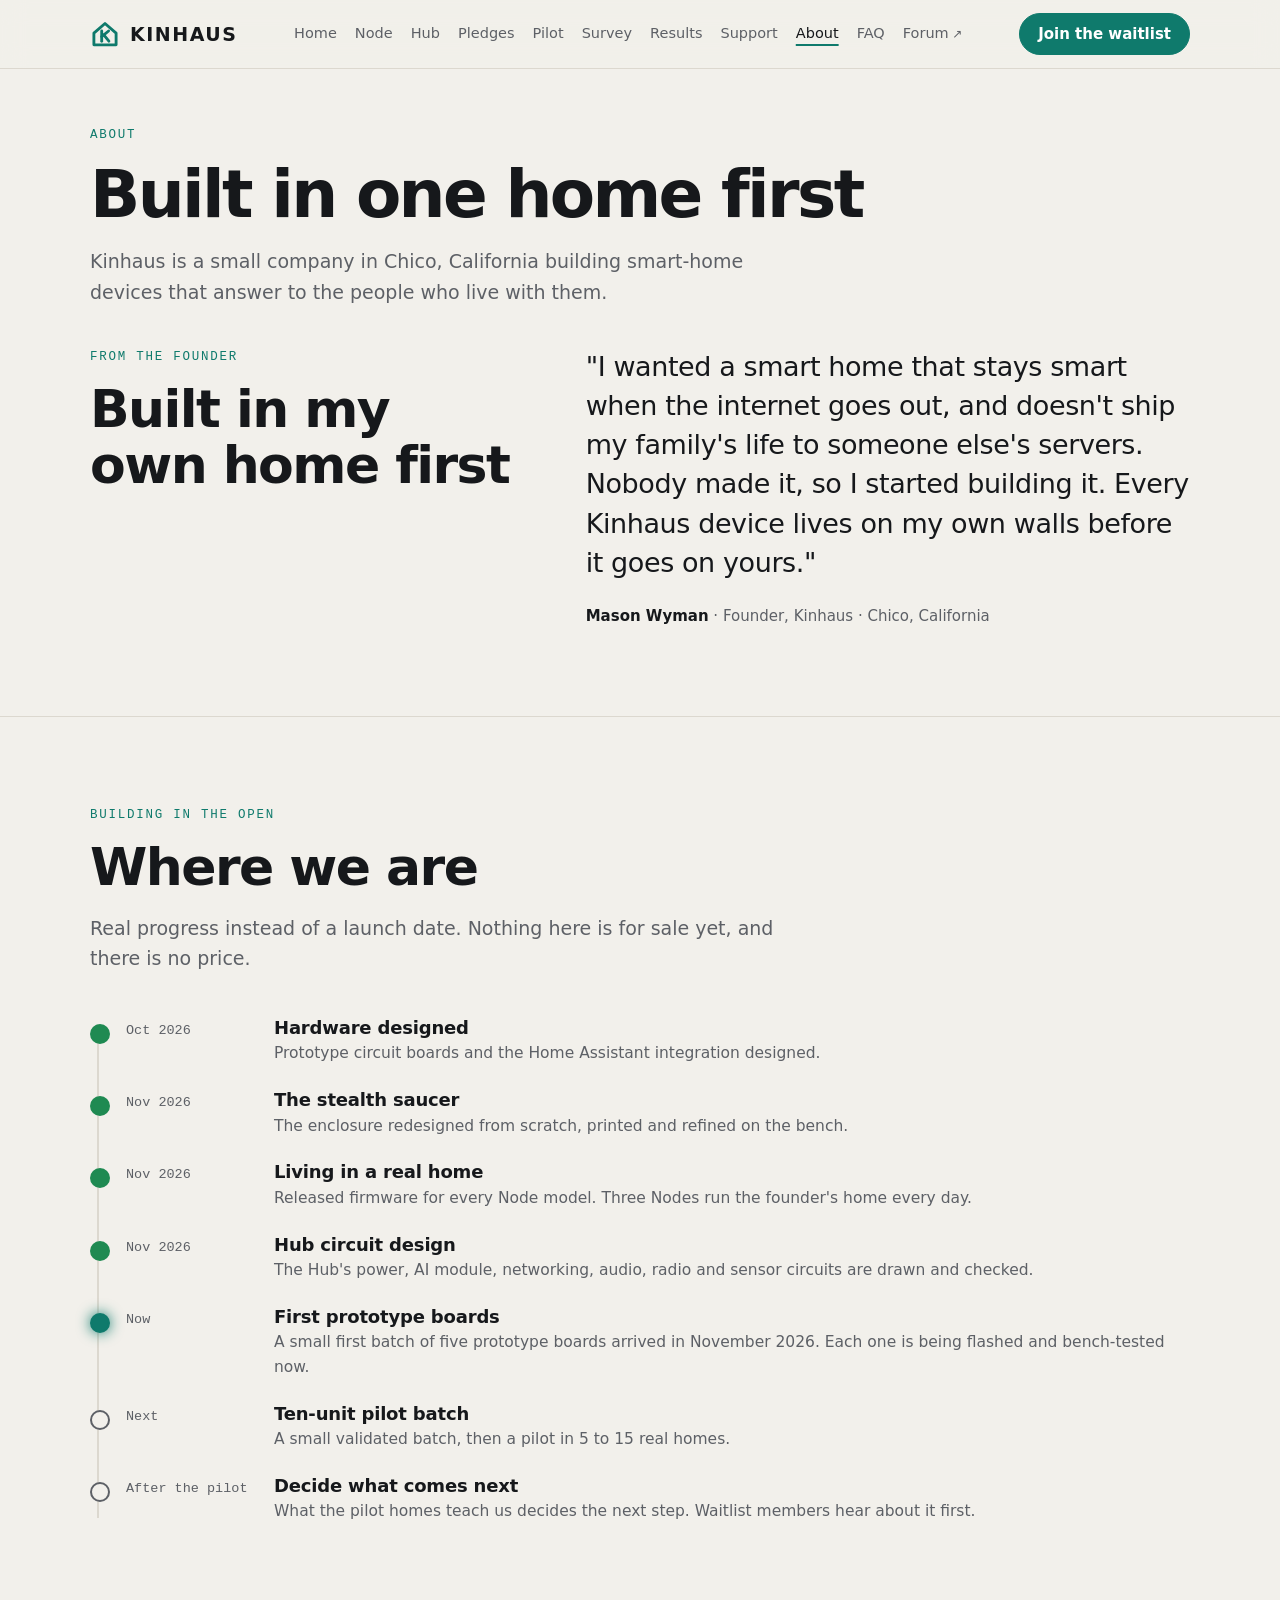
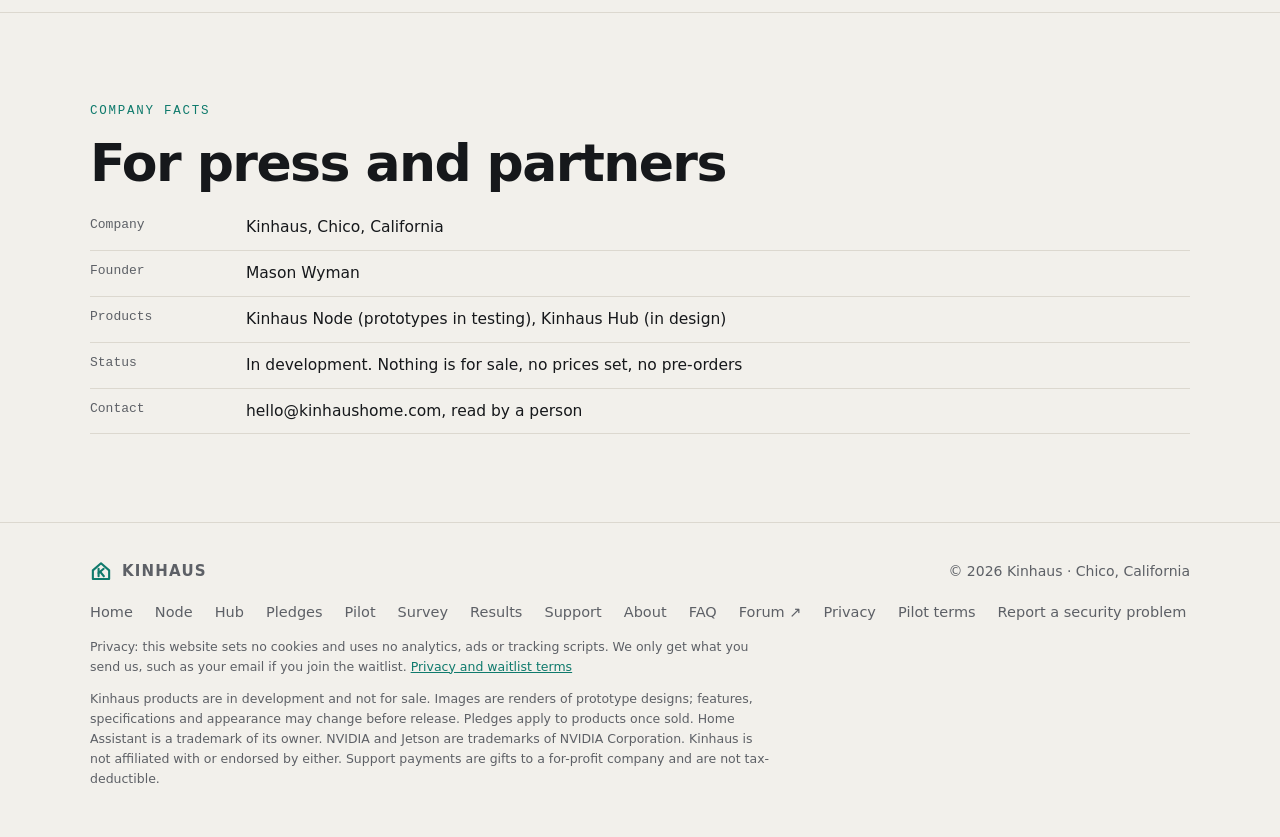
==== about.html @ 1997655f "[Claude] Site v5: multi-page site with full navigation (Node, Hub, Pledges, Pilot, Survey, open Resu" ====
<!doctype html>
<html lang="en">
<head>
<meta charset="utf-8">
<meta name="viewport" content="width=device-width, initial-scale=1, viewport-fit=cover">
<meta http-equiv="Content-Security-Policy" content="default-src 'none'; img-src 'self' data:; style-src 'self' 'unsafe-inline' https://fonts.googleapis.com; font-src https://fonts.gstatic.com; script-src 'self'; base-uri 'none'; form-action 'self'; connect-src 'self'; object-src 'none'; upgrade-insecure-requests">
<meta name="referrer" content="no-referrer">
<title>About · Kinhaus</title>
<meta name="description" content="About Kinhaus: a small company in Chico, California building local-first smart-home devices, and where the build stands today.">
<meta name="theme-color" content="#121315">
<link rel="icon" href="data:image/svg+xml,%3Csvg xmlns='http://www.w3.org/2000/svg' viewBox='0 0 100 100'%3E%3Crect width='100' height='100' rx='22' fill='%23121315'/%3E%3Cg fill='none' stroke='%232bb3a0' stroke-width='9.5' stroke-linecap='round' stroke-linejoin='round'%3E%3Cpath d='M13 47 L50 15 L87 47 V86 H13 Z'/%3E%3Cpath d='M39 40 V74'/%3E%3Cpath d='M39 59 L62 40'/%3E%3Cpath d='M46 53 L63 74'/%3E%3C/g%3E%3C/svg%3E">
<link rel="canonical" href="https://kinhaushome.com/about.html">
<meta property="og:type" content="website">
<meta property="og:url" content="https://kinhaushome.com/about.html">
<meta property="og:title" content="About · Kinhaus">
<meta property="og:description" content="About Kinhaus: a small company in Chico, California building local-first smart-home devices, and where the build stands today.">
<meta property="og:image" content="https://kinhaushome.com/img/og-card.jpg">
<meta property="og:image:width" content="1200">
<meta property="og:image:height" content="630">
<meta property="og:image:alt" content="Kinhaus Node render in deep charcoal beside the Kinhaus wordmark">
<meta name="twitter:card" content="summary_large_image">
<link rel="preconnect" href="https://fonts.googleapis.com">
<link rel="preconnect" href="https://fonts.gstatic.com" crossorigin>
<link rel="stylesheet" href="https://fonts.googleapis.com/css2?family=Inter:wght@400;500;600;800;900&family=IBM+Plex+Mono:wght@400;500&display=swap">
<link rel="stylesheet" href="styles.css">
</head>
<body>
<a class="skip" href="#main">Skip to content</a>
<header class="top">
  <div class="wrap nav">
    <a class="brand" href="index.html" aria-label="Kinhaus home"><svg viewBox="0 0 100 100" fill="none" stroke="var(--teal)" stroke-width="9.5" stroke-linecap="round" stroke-linejoin="round" aria-hidden="true"><path d="M13 47 L50 15 L87 47 V86 H13 Z"/><path d="M39 40 V74"/><path d="M39 59 L62 40"/><path d="M46 53 L63 74"/></svg><span>KINHAUS</span></a>
    <nav aria-label="Main"><ul><li><a href="index.html">Home</a></li><li><a href="node.html">Node</a></li><li><a href="hub.html">Hub</a></li><li><a href="pledges.html">Pledges</a></li><li><a href="pilot.html">Pilot</a></li><li><a href="survey.html">Survey</a></li><li><a href="results.html">Results</a></li><li><a href="support.html">Support</a></li><li><a href="about.html" aria-current="page">About</a></li><li><a href="faq.html">FAQ</a></li><li><a class="ext" href="https://github.com/AceWood619/kinhaus-site/discussions" target="_blank" rel="noopener">Forum</a></li></ul></nav>
    <a class="btn" href="support.html#waitlist">Join the waitlist</a>
    <details class="menu"><summary aria-label="Open menu">Menu</summary><nav class="panel-nav" aria-label="Main"><a href="index.html">Home</a><a href="node.html">Node</a><a href="hub.html">Hub</a><a href="pledges.html">Pledges</a><a href="pilot.html">Pilot</a><a href="survey.html">Survey</a><a href="results.html">Results</a><a href="support.html">Support</a><a href="about.html" aria-current="page">About</a><a href="faq.html">FAQ</a><a href="https://github.com/AceWood619/kinhaus-site/discussions" target="_blank" rel="noopener">Community forum ↗</a><a class="btn" href="support.html#waitlist">Join the waitlist</a></nav></details>
  </div>
</header>
<main id="main">
<div class="wrap page-head"><p class="eyebrow">About</p><h1>Built in one home first</h1><p class="lede">Kinhaus is a small company in Chico, California building smart-home devices that answer to the people who live with them.</p></div><section style="border-top:0">
    <div class="wrap founder">
      <div><p class="eyebrow">From the founder</p><h2>Built in my own home first</h2></div>
      <div>
        <blockquote>"I wanted a smart home that stays smart when the internet goes out, and doesn't ship my family's life to someone else's servers. Nobody made it, so I started building it. Every Kinhaus device lives on my own walls before it goes on yours."</blockquote>
        <p class="sig"><strong>Mason Wyman</strong> · Founder, Kinhaus · Chico, California</p>
      </div>
    </div>
  </section><section id="progress">
    <div class="wrap">
      <p class="eyebrow">Building in the open</p>
      <h2>Where we are</h2>
      <p class="lede">Real progress instead of a launch date. Nothing here is for sale yet, and there is no price.</p>
      <ol class="timeline">
        <li class="done"><span class="when">Oct 2026</span><div><h3>Hardware designed</h3><p>Prototype circuit boards and the Home Assistant integration designed.</p></div></li>
        <li class="done"><span class="when">Nov 2026</span><div><h3>The stealth saucer</h3><p>The enclosure redesigned from scratch, printed and refined on the bench.</p></div></li>
        <li class="done"><span class="when">Nov 2026</span><div><h3>Living in a real home</h3><p>Released firmware for every Node model. Three Nodes run the founder's home every day.</p></div></li>
        <li class="done"><span class="when">Nov 2026</span><div><h3>Hub circuit design</h3><p>The Hub's power, AI module, networking, audio, radio and sensor circuits are drawn and checked.</p></div></li>
        <li class="current"><span class="when">Now</span><div><h3>First prototype boards</h3><p>A small first batch of five prototype boards arrived in November 2026. Each one is being flashed and bench-tested now.</p></div></li>
        <li><span class="when">Next</span><div><h3>Ten-unit pilot batch</h3><p>A small validated batch, then a pilot in 5 to 15 real homes.</p></div></li>
        <li><span class="when">After the pilot</span><div><h3>Decide what comes next</h3><p>What the pilot homes teach us decides the next step. Waitlist members hear about it first.</p></div></li>
      </ol>
    </div>
  </section><section>
    <div class="wrap">
      <p class="eyebrow">Company facts</p>
      <h2>For press and partners</h2>
      <ul class="facts">
        <li><span>Company</span>Kinhaus, Chico, California</li>
        <li><span>Founder</span>Mason Wyman</li>
        <li><span>Products</span>Kinhaus Node (prototypes in testing), Kinhaus Hub (in design)</li>
        <li><span>Status</span>In development. Nothing is for sale, no prices set, no pre-orders</li>
        <li><span>Contact</span>hello@kinhaushome.com, read by a person</li>
      </ul>
    </div>
  </section>
</main>
<footer>
  <div class="wrap">
    <div class="row">
      <span class="brand"><svg viewBox="0 0 100 100" fill="none" stroke="var(--teal)" stroke-width="9.5" stroke-linecap="round" stroke-linejoin="round" aria-hidden="true" style="width:22px;height:22px"><path d="M13 47 L50 15 L87 47 V86 H13 Z"/><path d="M39 40 V74"/><path d="M39 59 L62 40"/><path d="M46 53 L63 74"/></svg><span style="font-size:15px">KINHAUS</span></span>
      <span>© 2026 Kinhaus · Chico, California</span>
    </div>
    <nav class="flinks" aria-label="Footer"><a href="index.html">Home</a><a href="node.html">Node</a><a href="hub.html">Hub</a><a href="pledges.html">Pledges</a><a href="pilot.html">Pilot</a><a href="survey.html">Survey</a><a href="results.html">Results</a><a href="support.html">Support</a><a href="about.html">About</a><a href="faq.html">FAQ</a><a href="https://github.com/AceWood619/kinhaus-site/discussions" target="_blank" rel="noopener">Forum ↗</a><a href="privacy.html">Privacy</a><a href="pilot-terms.html">Pilot terms</a><a href="pledges.html#security">Report a security problem</a></nav>
    <small>Privacy: this website sets no cookies and uses no analytics, ads or tracking scripts. We only get what you send us, such as your email if you join the waitlist. <a href="privacy.html">Privacy and waitlist terms</a></small>
    <small>Kinhaus products are in development and not for sale. Images are renders of prototype designs; features, specifications and appearance may change before release. Pledges apply to products once sold. Home Assistant is a trademark of its owner. NVIDIA and Jetson are trademarks of NVIDIA Corporation. Kinhaus is not affiliated with or endorsed by either. Support payments are gifts to a for-profit company and are not tax-deductible.</small>
  </div>
</footer>
<script src="site.js"></script>
</body>
</html>
---- styles.css ----
/* Layout: a charcoal room at night. The house is the frame: the page stress-tests the home against failures
   (internet, cloud, company) and shows what keeps running. Teal is the brand, amber is the halo, and
   "still running" status dots are the recurring device. */
:root {
  --bg: #121315;
  --bg-2: #1a1c1f;
  --bg-3: #202327;
  --line: #2a2d31;
  --fg: #ecebe6;
  --muted: #9a9c9f;
  --teal: #2bb3a0;
  --halo: #f2b26b;
  --good: #6fcf97;
  --off: #e5484d;
  --on-teal: #06231f;
  --sans: "Inter", "Segoe UI", system-ui, sans-serif;
  --mono: "IBM Plex Mono", ui-monospace, Menlo, Consolas, monospace;
  color-scheme: dark;
}
@media (prefers-color-scheme: light) {
  :root:not([data-theme="dark"]) { --bg: #f2f0eb; --bg-2: #fbfaf7; --bg-3: #ebe8e1; --line: #dcd8cf; --fg: #16181b; --muted: #5d6066; --teal: #0f7a6c; --halo: #b5671f; --good: #1f8a52; --off: #c4302f; --on-teal: #ffffff; color-scheme: light; }
}
:root[data-theme="light"] { --bg: #f2f0eb; --bg-2: #fbfaf7; --bg-3: #ebe8e1; --line: #dcd8cf; --fg: #16181b; --muted: #5d6066; --teal: #0f7a6c; --halo: #b5671f; --good: #1f8a52; --off: #c4302f; --on-teal: #ffffff; color-scheme: light; }

* { box-sizing: border-box; }
html { scroll-behavior: smooth; }
@media (prefers-reduced-motion: reduce) { html { scroll-behavior: auto; } }
body { background: var(--bg); color: var(--fg); font-family: var(--sans); font-size: 17px; line-height: 1.6; -webkit-font-smoothing: antialiased; margin: 0; }
.wrap { max-width: 1140px; margin: 0 auto; padding-left: max(20px, env(safe-area-inset-left, 0px)); padding-right: max(20px, env(safe-area-inset-right, 0px)); }
a { color: inherit; }
:focus-visible { outline: 2px solid var(--teal); outline-offset: 3px; border-radius: 6px; }
h1, h2, h3 { line-height: 1.08; margin: 0; text-wrap: balance; letter-spacing: -0.03em; }
p { margin: 0; }
img { display: block; max-width: 100%; }
.eyebrow { font-family: var(--mono); font-size: 12.5px; letter-spacing: 0.14em; text-transform: uppercase; color: var(--teal); }
.lede { color: var(--muted); font-size: 19px; max-width: 60ch; }
.skip { position: absolute; left: -9999px; }
.skip:focus { left: 16px; top: 16px; z-index: 50; background: var(--bg-2); padding: 8px 12px; border-radius: 8px; }

/* Nav */
header.top { position: sticky; top: env(safe-area-inset-top, 0px); z-index: 20; background: color-mix(in srgb, var(--bg) 86%, transparent); backdrop-filter: blur(12px); -webkit-backdrop-filter: blur(12px); border-bottom: 1px solid var(--line); }
body::before { content: ""; position: fixed; inset: 0 0 auto; height: env(safe-area-inset-top, 0px); z-index: 21; background: var(--bg); }
.nav { display: flex; align-items: center; justify-content: space-between; gap: 16px; padding-block: 13px; }
.brand { display: flex; align-items: center; gap: 10px; text-decoration: none; }
.brand svg { width: 30px; height: 30px; }
.brand span { font-weight: 900; font-size: 19px; letter-spacing: 0.08em; }
.nav ul { list-style: none; display: flex; gap: 24px; margin: 0; padding: 0; font-size: 15px; color: var(--muted); }
.nav ul a { text-decoration: none; } .nav ul a:hover { color: var(--fg); }
.btn { display: inline-flex; align-items: center; gap: 8px; font: 600 15px var(--sans); padding: 11px 18px; border-radius: 999px; text-decoration: none; cursor: pointer; background: var(--teal); color: var(--on-teal); border: 1px solid var(--teal); }
.btn.ghost { background: transparent; color: var(--fg); border-color: var(--line); }
.btn:hover { filter: brightness(1.08); }
@media (max-width: 860px) { .nav ul { display: none; } }

/* Hero */
.hero { padding-block: 64px 40px; display: grid; grid-template-columns: minmax(0,1.05fr) minmax(0,0.95fr); gap: 40px; align-items: center; }
.hero h1 { font-size: clamp(44px, 7vw, 88px); font-weight: 900; margin-block: 18px 22px; letter-spacing: -0.045em; }
.hero h1 em { font-style: normal; color: var(--teal); display: block; }
.hero .actions { display: flex; flex-wrap: wrap; gap: 12px; margin-top: 30px; }
.runbar { margin-top: 26px; display: flex; flex-wrap: wrap; gap: 8px 18px; font: 13px var(--mono); color: var(--muted); }
.runbar span { display: inline-flex; align-items: center; gap: 8px; }
.dot { width: 9px; height: 9px; border-radius: 50%; background: var(--good); box-shadow: 0 0 0 3px color-mix(in srgb, var(--good) 22%, transparent); flex: none; }
.dot.off { background: var(--off); box-shadow: 0 0 0 3px color-mix(in srgb, var(--off) 22%, transparent); }
.dot.wait { background: var(--halo); box-shadow: 0 0 0 3px color-mix(in srgb, var(--halo) 22%, transparent); }
@media (max-width: 900px) { .hero { grid-template-columns: 1fr; padding-block: 44px 24px; } }
.stage { position: relative; display: grid; place-items: center; min-width: 0; }
.stage::before { content: ""; position: absolute; width: 78%; aspect-ratio: 1; border-radius: 50%; background: radial-gradient(circle, color-mix(in srgb, var(--halo) 34%, transparent), transparent 64%); filter: blur(30px); animation: breathe 7s ease-in-out infinite; }
.stage img { position: relative; width: 100%; max-width: 600px; height: auto; border-radius: 24px; box-shadow: 0 40px 80px -30px rgba(0,0,0,.55); }
.swatch { position: absolute; bottom: 4%; right: 4%; display: flex; gap: 8px; }
.swatch button { width: 26px; height: 26px; border-radius: 50%; border: 2px solid var(--line); cursor: pointer; padding: 0; }
.swatch button[aria-pressed="true"] { border-color: var(--teal); }
.swatch .c { background: #2b2c2f; } .swatch .w { background: #e9e3d8; }
@keyframes breathe { 0%,100% { opacity: .65; transform: scale(.96); } 50% { opacity: 1; transform: scale(1.03); } }
@media (prefers-reduced-motion: reduce) { .stage::before { animation: none; } }

section { padding-block: 88px; border-top: 1px solid var(--line); }
[id] { scroll-margin-top: 80px; }
section h2 { font-size: clamp(32px, 4.4vw, 52px); font-weight: 800; margin-block: 14px 18px; }

/* Stress test */
.test { display: grid; grid-template-columns: minmax(0,0.9fr) minmax(0,1.1fr); gap: 28px; margin-top: 44px; align-items: start; }
.scen { display: grid; gap: 10px; }
.scen button { text-align: left; font: 600 17px var(--sans); color: var(--fg); background: var(--bg-2); border: 1px solid var(--line); border-radius: 14px; padding: 16px 18px; cursor: pointer; display: grid; grid-template-columns: minmax(0,1fr) auto; gap: 12px; align-items: center; }
.scen button small { display: block; font: 13px var(--mono); color: var(--muted); margin-top: 2px; font-weight: 400; }
.scen button[aria-selected="true"] { border-color: var(--teal); background: var(--bg-3); }
.scen button .arrow { color: var(--teal); font-family: var(--mono); }
.panel { border: 1px solid var(--line); border-radius: 18px; background: var(--bg-2); padding: 26px; min-width: 0; }
.panel h3 { font-size: 22px; margin-bottom: 6px; letter-spacing: -0.02em; }
.panel > p { color: var(--muted); font-size: 15.5px; }
.status { list-style: none; margin: 20px 0 0; padding: 0; display: grid; gap: 1px; background: var(--line); border: 1px solid var(--line); border-radius: 12px; overflow: hidden; }
.status li { display: grid; grid-template-columns: 20px minmax(0,1fr) auto; gap: 12px; align-items: center; padding: 12px 14px; background: var(--bg); font-size: 15.5px; }
.status li b { font: 500 12.5px var(--mono); letter-spacing: .04em; text-transform: uppercase; }
.status li b.ok { color: var(--good); } .status li b.no { color: var(--off); } .status li b.mid { color: var(--halo); }
.compare { margin-top: 14px; font: 13px var(--mono); color: var(--muted); }
@media (max-width: 860px) { .test { grid-template-columns: 1fr; } }

/* Pillars */
.cols { display: grid; grid-template-columns: repeat(3, minmax(0,1fr)); gap: 32px; margin-top: 52px; }
.cols h3 { font-size: 21px; margin-bottom: 8px; letter-spacing: -0.015em; }
.cols p { color: var(--muted); font-size: 16px; }
.cols .proof { margin-top: 12px; font: 13px var(--mono); color: var(--teal); }
@media (max-width: 820px) { .cols { grid-template-columns: 1fr; } }
.big { font-weight: 500; font-size: clamp(25px, 3.3vw, 38px); line-height: 1.3; max-width: 30ch; letter-spacing: -0.02em; margin-top: 18px; }
.big strong { color: var(--teal); font-weight: 800; }

/* Node */
.anatomy { display: grid; grid-template-columns: minmax(0,1.05fr) minmax(0,0.95fr); gap: 48px; align-items: center; margin-top: 40px; }
.anatomy figure { margin: 0; }
.anatomy figure img { width: 100%; height: auto; max-width: 560px; margin: 0 auto; border-radius: 20px; }
figcaption { font: 12.5px var(--mono); color: var(--muted); text-align: center; margin-top: 10px; }
.features { display: grid; grid-template-columns: repeat(2, minmax(0,1fr)); gap: 1px; background: var(--line); border: 1px solid var(--line); border-radius: 18px; overflow: hidden; }
.feature { background: var(--bg-2); padding: 22px; display: flex; flex-direction: column; gap: 6px; min-width: 0; }
.feature .spec { font-family: var(--mono); font-size: 12.5px; color: var(--teal); }
.feature h3 { font-size: 18px; letter-spacing: -0.01em; }
.feature p { color: var(--muted); font-size: 15px; }
@media (max-width: 880px) { .anatomy { grid-template-columns: 1fr; } }
@media (max-width: 520px) { .features { grid-template-columns: 1fr; } }
.dims { display: flex; flex-wrap: wrap; gap: 10px 26px; margin-top: 28px; font: 14px var(--mono); color: var(--muted); }
.dims b { color: var(--fg); font-weight: 500; }
.table-wrap { overflow-x: auto; margin-top: 40px; border: 1px solid var(--line); border-radius: 16px; }
table { border-collapse: collapse; width: 100%; min-width: 520px; font-size: 15.5px; }
th, td { text-align: left; padding: 13px 18px; border-bottom: 1px solid var(--line); }
thead th { font-weight: 800; font-size: 17px; background: var(--bg-2); letter-spacing: -0.01em; }
tbody th { font-weight: 500; color: var(--muted); width: 36%; }
td.yes::before { content: "●"; color: var(--good); margin-right: 8px; font-size: 11px; vertical-align: 2px; }
td.no { color: var(--muted); }
tr:last-child th, tr:last-child td { border-bottom: 0; }

/* Hub */
.hub { display: grid; grid-template-columns: minmax(0,0.8fr) minmax(0,1.2fr); gap: 48px; align-items: center; margin-top: 40px; }
.hub figure { margin: 0; }
.hub figure img { max-width: 340px; width: 100%; height: auto; margin: 0 auto; border-radius: 20px; }
.chip { display: inline-block; font: 500 12px var(--mono); letter-spacing: .06em; padding: 5px 10px; border-radius: 999px; border: 1px solid currentColor; }
.chip.now { color: var(--good); } .chip.next { color: var(--halo); } .chip.later { color: var(--muted); }
.spec-list { list-style: none; padding: 0; margin: 22px 0 0; display: grid; gap: 12px; }
.spec-list li { display: grid; grid-template-columns: 150px minmax(0,1fr); gap: 16px; padding-bottom: 12px; border-bottom: 1px solid var(--line); font-size: 15.5px; }
.spec-list li span { font: 13px var(--mono); color: var(--muted); padding-top: 2px; }
.fine { margin-top: 18px; font: 13px var(--mono); color: var(--muted); }
@media (max-width: 880px) { .hub { grid-template-columns: 1fr; } }
@media (max-width: 520px) { .spec-list li { grid-template-columns: 1fr; gap: 2px; } }

/* Pledges */
.pledges { display: grid; grid-template-columns: repeat(2, minmax(0,1fr)); gap: 20px; margin-top: 44px; }
.pledge { border: 1px solid var(--line); border-radius: 18px; padding: 26px; background: var(--bg-2); display: grid; gap: 10px; align-content: start; min-width: 0; }
.pledge .n { font: 500 12.5px var(--mono); color: var(--teal); letter-spacing: .1em; text-transform: uppercase; }
.pledge h3 { font-size: 21px; letter-spacing: -0.015em; }
.pledge p { color: var(--muted); font-size: 15.5px; }
@media (max-width: 760px) { .pledges { grid-template-columns: 1fr; } }

/* Security */
.sec { display: grid; grid-template-columns: repeat(4, minmax(0,1fr)); gap: 24px; margin-top: 44px; }
.sec div { border-top: 2px solid var(--teal); padding-top: 16px; min-width: 0; }
.sec h3 { font-size: 17px; margin-bottom: 6px; letter-spacing: -0.01em; }
.sec p { color: var(--muted); font-size: 15px; }
@media (max-width: 900px) { .sec { grid-template-columns: repeat(2, minmax(0,1fr)); } }
@media (max-width: 520px) { .sec { grid-template-columns: 1fr; } }
.report { margin-top: 36px; border: 1px dashed var(--line); border-radius: 14px; padding: 18px 20px; font-size: 15.5px; color: var(--muted); }
.report strong { color: var(--fg); }

/* Progress */
.timeline { list-style: none; padding: 0; margin: 44px 0 0; position: relative; display: grid; gap: 24px; }
.timeline::before { content: ""; position: absolute; left: 7px; top: 6px; bottom: 6px; width: 2px; background: var(--line); }
.timeline li { position: relative; padding-left: 36px; display: grid; grid-template-columns: 130px minmax(0,1fr); gap: 18px; }
.timeline li::before { content: ""; position: absolute; left: 0; top: 6px; width: 16px; height: 16px; border-radius: 50%; background: var(--bg); border: 2px solid var(--muted); }
.timeline li.done::before { background: var(--good); border-color: var(--good); }
.timeline li.current::before { background: var(--teal); border-color: var(--teal); box-shadow: 0 0 14px var(--teal); }
.timeline .when { font-family: var(--mono); font-size: 13.5px; color: var(--muted); padding-top: 2px; }
.timeline h3 { font-size: 18px; margin-bottom: 4px; letter-spacing: -0.01em; }
.timeline p { color: var(--muted); font-size: 15.5px; }
@media (max-width: 620px) { .timeline li { grid-template-columns: 1fr; gap: 4px; } }

/* FAQ */
.faq { margin-top: 36px; display: grid; gap: 10px; max-width: 820px; }
.faq details { border: 1px solid var(--line); border-radius: 14px; background: var(--bg-2); }
.faq summary { cursor: pointer; padding: 16px 20px; font-weight: 600; font-size: 17px; list-style: none; display: flex; justify-content: space-between; gap: 16px; }
.faq summary::-webkit-details-marker { display: none; }
.faq summary::after { content: "+"; font-family: var(--mono); color: var(--teal); }
.faq details[open] summary::after { content: "−"; }
.faq details p { padding: 0 20px 18px; color: var(--muted); font-size: 15.5px; max-width: 68ch; }

.founder { display: grid; grid-template-columns: minmax(0,1fr) minmax(0,1.35fr); gap: 48px; align-items: start; }
.founder blockquote { margin: 0; font-weight: 500; font-size: clamp(21px, 2.4vw, 27px); line-height: 1.45; letter-spacing: -0.015em; }
.founder .sig { margin-top: 22px; font-size: 15px; color: var(--muted); }
.founder .sig strong { color: var(--fg); }
@media (max-width: 820px) { .founder { grid-template-columns: 1fr; gap: 20px; } }

.cta-box { border: 1px solid var(--line); border-radius: 24px; padding: clamp(28px, 5vw, 56px); background: radial-gradient(120% 140% at 100% 0%, color-mix(in srgb, var(--teal) 18%, transparent), transparent 55%), var(--bg-2); }
.cta-box h2 { margin-top: 0; }
.mail { display: flex; flex-wrap: wrap; align-items: center; gap: 12px; margin-top: 28px; }
.mail code { font: 500 18px var(--mono); padding: 12px 16px; border-radius: 12px; border: 1px solid var(--line); background: var(--bg); user-select: all; overflow-wrap: anywhere; }
.copied { font: 13px var(--mono); color: var(--good); min-height: 1em; }

.ways { display: grid; grid-template-columns: repeat(3, minmax(0,1fr)); gap: 20px; margin-top: 44px; }
.card { border: 1px solid var(--line); border-radius: 18px; padding: 26px; background: var(--bg-2); display: flex; flex-direction: column; gap: 12px; min-width: 0; }
.card h3 { font-size: 21px; letter-spacing: -0.015em; }
.card p { color: var(--muted); font-size: 15.5px; }
.card .chip { align-self: flex-start; }
.ways .card .btn { align-self: flex-start; margin-top: auto; }
.ways .card .soon { margin-top: auto; font: 13px var(--mono); color: var(--muted); }
@media (max-width: 900px) { .ways { grid-template-columns: 1fr; } }
.goes { list-style: none; padding: 0; margin: 4px 0 0; display: grid; gap: 6px; font-size: 15px; color: var(--muted); }
.goes li::before { content: "→ "; color: var(--teal); }
.plain { margin-top: 28px; border: 1px dashed var(--line); border-radius: 16px; padding: 20px 22px; color: var(--muted); font-size: 15px; }
.plain strong { color: var(--fg); }
.wl { display: grid; gap: 14px; margin-top: 28px; max-width: 560px; }
.wl label.f { display: grid; gap: 6px; font-size: 14.5px; color: var(--muted); }
.wl input[type=email], .wl select { font: 16px var(--sans); color: var(--fg); background: var(--bg); border: 1px solid var(--line); border-radius: 12px; padding: 12px 14px; width: 100%; min-width: 0; }
.wl .row2 { display: grid; grid-template-columns: repeat(2, minmax(0,1fr)); gap: 14px; }
@media (max-width: 520px) { .wl .row2 { grid-template-columns: 1fr; } }
.wl .consent { display: grid; grid-template-columns: 22px minmax(0,1fr); gap: 10px; font-size: 14.5px; color: var(--muted); align-items: start; }
.wl .consent input { width: 18px; height: 18px; margin-top: 3px; accent-color: var(--teal); }
.wl .fine { font: 12.5px var(--mono); color: var(--muted); margin: 0; }
.wl .fine a { color: var(--teal); }
.wl .btn { justify-self: start; font-size: 16px; padding: 13px 22px; }
.wl input[type=text], .wl textarea { font: 16px var(--sans); color: var(--fg); background: var(--bg); border: 1px solid var(--line); border-radius: 12px; padding: 12px 14px; width: 100%; min-width: 0; }
.wl textarea { min-height: 96px; resize: vertical; }
.wl fieldset { border: 1px solid var(--line); border-radius: 14px; padding: 14px 16px; margin: 0; display: grid; gap: 10px; min-width: 0; }
.wl legend { padding: 0 6px; font: 500 12.5px var(--mono); letter-spacing: .08em; text-transform: uppercase; color: var(--teal); }
.pilot-grid { display: grid; grid-template-columns: minmax(0,1fr) minmax(0,1fr); gap: 40px; align-items: start; }
.pilot-grid .wl { max-width: none; margin-top: 0; }
.gets { list-style: none; padding: 0; margin: 18px 0 0; display: grid; gap: 10px; font-size: 15.5px; color: var(--muted); }
.gets li { display: grid; grid-template-columns: 18px minmax(0,1fr); gap: 10px; }
.gets li::before { content: "✓"; color: var(--good); }
@media (max-width: 880px) { .pilot-grid { grid-template-columns: 1fr; } }
.wl-msg { font: 14px var(--mono); color: var(--good); min-height: 1.2em; }
.wl-msg.warn { color: var(--halo); }
.socials { display: flex; flex-wrap: wrap; gap: 16px; }
.socials a { color: var(--muted); text-decoration: none; } .socials a:hover { color: var(--fg); }
footer a { color: var(--teal); }
footer { border-top: 1px solid var(--line); padding-block: 36px 48px; color: var(--muted); font-size: 14px; }
footer .row { display: flex; flex-wrap: wrap; justify-content: space-between; align-items: center; gap: 16px; }
footer small { display: block; margin-top: 12px; font-size: 12.5px; max-width: 86ch; }

/* ---- Multi-page additions ---- */
.nav { gap: 12px; }
.nav ul { gap: 18px; font-size: 14.5px; }
.nav ul a[aria-current="page"] { color: var(--fg); text-decoration: underline; text-decoration-color: var(--teal); text-underline-offset: 6px; text-decoration-thickness: 2px; }
.nav .ext::after { content: " ↗"; font-size: 12px; }
details.menu { display: none; position: relative; }
details.menu summary { list-style: none; cursor: pointer; font: 600 15px var(--sans); padding: 9px 14px; border: 1px solid var(--line); border-radius: 999px; }
details.menu summary::-webkit-details-marker { display: none; }
details.menu[open] summary { border-color: var(--teal); }
details.menu .panel-nav { position: absolute; right: 0; top: calc(100% + 10px); width: min(300px, calc(100vw - 32px)); background: var(--bg-2); border: 1px solid var(--line); border-radius: 16px; padding: 10px; display: grid; gap: 2px; box-shadow: 0 30px 60px -20px rgba(0,0,0,.5); }
details.menu .panel-nav a { text-decoration: none; padding: 10px 12px; border-radius: 10px; font-size: 16px; }
details.menu .panel-nav a:hover, details.menu .panel-nav a[aria-current="page"] { background: var(--bg-3); color: var(--teal); }
details.menu .panel-nav .btn { justify-content: center; margin-top: 6px; color: var(--on-teal); }
@media (max-width: 1120px) { .nav ul { display: none; } details.menu { display: block; } .nav > .btn { display: none; } }
@media (min-width: 1121px) { details.menu { display: none !important; } }
.page-head { padding-block: 56px 8px; }
.page-head h1 { font-size: clamp(38px, 5.6vw, 66px); font-weight: 900; letter-spacing: -0.04em; margin-block: 14px 16px; }
.page-head + section { border-top: 0; padding-top: 32px; }
.teasers { display: grid; grid-template-columns: repeat(2, minmax(0,1fr)); gap: 20px; margin-top: 40px; }
.teaser { border: 1px solid var(--line); border-radius: 20px; background: var(--bg-2); padding: 24px; display: grid; grid-template-columns: minmax(0,1fr) 150px; gap: 18px; align-items: center; text-decoration: none; min-width: 0; }
.teaser:hover { border-color: var(--teal); }
.teaser h3 { font-size: 24px; letter-spacing: -0.02em; margin: 10px 0 6px; }
.teaser p { color: var(--muted); font-size: 15.5px; }
.teaser img { width: 100%; height: auto; border-radius: 14px; }
.teaser .go { margin-top: 12px; font: 13px var(--mono); color: var(--teal); }
@media (max-width: 860px) { .teasers { grid-template-columns: 1fr; } }
@media (max-width: 460px) { .teaser { grid-template-columns: 1fr; } .teaser img { max-width: 200px; } }
.plist { list-style: none; padding: 0; margin: 36px 0 0; display: grid; grid-template-columns: repeat(4, minmax(0,1fr)); gap: 20px; }
.plist li { border-top: 2px solid var(--teal); padding-top: 14px; }
.plist b { display: block; font-size: 17px; margin-bottom: 4px; }
.plist span { color: var(--muted); font-size: 15px; }
@media (max-width: 900px) { .plist { grid-template-columns: repeat(2, minmax(0,1fr)); } }
@media (max-width: 480px) { .plist { grid-template-columns: 1fr; } }
.morelink { display: inline-block; margin-top: 26px; font: 14px var(--mono); color: var(--teal); }
.band { display: grid; grid-template-columns: repeat(3, minmax(0,1fr)); gap: 20px; }
.band a { border: 1px solid var(--line); border-radius: 18px; padding: 24px; background: var(--bg-2); text-decoration: none; display: grid; gap: 8px; min-width: 0; }
.band a:hover { border-color: var(--teal); }
.band h3 { font-size: 20px; letter-spacing: -0.015em; }
.band p { color: var(--muted); font-size: 15px; }
.band .go { font: 13px var(--mono); color: var(--teal); }
@media (max-width: 860px) { .band { grid-template-columns: 1fr; } }
.steps { list-style: none; padding: 0; margin: 40px 0 0; display: grid; grid-template-columns: repeat(3, minmax(0,1fr)); gap: 28px; counter-reset: s; }
.steps li { counter-increment: s; padding-top: 22px; border-top: 2px solid var(--line); min-width: 0; }
.steps li::before { content: "Step " counter(s); font-family: var(--mono); font-size: 12.5px; letter-spacing: .12em; text-transform: uppercase; color: var(--teal); }
.steps h3 { font-size: 21px; margin-block: 10px 8px; letter-spacing: -0.01em; }
.steps p { color: var(--muted); font-size: 15.5px; }
@media (max-width: 820px) { .steps { grid-template-columns: 1fr; } }
/* Survey */
.sv { display: grid; gap: 18px; max-width: 760px; margin-top: 8px; }
.sv fieldset { border: 1px solid var(--line); border-radius: 16px; padding: 18px 20px; margin: 0; background: var(--bg-2); display: grid; gap: 12px; min-width: 0; }
.sv legend { padding: 0 6px; font-weight: 700; font-size: 17px; }
.sv .opts { display: flex; flex-wrap: wrap; gap: 8px; }
.sv .opts label { display: inline-flex; align-items: center; gap: 8px; border: 1px solid var(--line); border-radius: 999px; padding: 8px 14px; font-size: 15px; cursor: pointer; background: var(--bg); }
.sv .opts input { accent-color: var(--teal); margin: 0; }
.sv .opts label:has(input:checked) { border-color: var(--teal); color: var(--teal); }
.sv textarea { font: 16px var(--sans); color: var(--fg); background: var(--bg); border: 1px solid var(--line); border-radius: 12px; padding: 12px 14px; width: 100%; min-height: 96px; resize: vertical; }
.sv .hint { font: 13px var(--mono); color: var(--muted); }
.sv .consent { display: grid; grid-template-columns: 22px minmax(0,1fr); gap: 10px; font-size: 15px; color: var(--muted); }
.sv .consent input { width: 18px; height: 18px; margin-top: 3px; accent-color: var(--teal); }
.sv .btn { justify-self: start; font-size: 16px; padding: 13px 22px; }
.sv .wl-msg { margin: 0; }
.aside { border: 1px dashed var(--line); border-radius: 16px; padding: 18px 20px; color: var(--muted); font-size: 15.5px; margin-top: 28px; max-width: 760px; }
.aside strong { color: var(--fg); }
/* Results */
.rmeta { display: flex; flex-wrap: wrap; gap: 10px 28px; font: 14px var(--mono); color: var(--muted); margin-top: 18px; }
.rmeta b { color: var(--fg); font-weight: 500; }
.rgrid { display: grid; grid-template-columns: repeat(2, minmax(0,1fr)); gap: 20px; margin-top: 36px; }
.rq { border: 1px solid var(--line); border-radius: 18px; background: var(--bg-2); padding: 22px; display: grid; gap: 8px; min-width: 0; }
.rq h3 { font-size: 18px; letter-spacing: -0.01em; }
.rn { font: 12.5px var(--mono); color: var(--muted); }
.bar { display: grid; grid-template-columns: minmax(0,1.3fr) minmax(0,1fr) 34px; gap: 10px; align-items: center; font-size: 14.5px; font-variant-numeric: tabular-nums; }
.bar .track { height: 10px; background: var(--bg); border: 1px solid var(--line); border-radius: 999px; overflow: hidden; display: block; }
.bar .track i { display: block; height: 100%; background: var(--teal); border-radius: 999px; }
.bar b { text-align: right; font-weight: 600; }
@media (max-width: 760px) { .rgrid { grid-template-columns: 1fr; } }
.empty { border: 1px dashed var(--line); border-radius: 18px; padding: 28px; margin-top: 36px; color: var(--muted); }
.empty h3 { color: var(--fg); font-size: 21px; margin-bottom: 8px; }
.quotes { display: grid; gap: 14px; margin-top: 18px; }
.quotes blockquote { margin: 0; border-left: 3px solid var(--teal); padding: 6px 0 6px 16px; color: var(--fg); font-size: 16.5px; }
.method { margin-top: 40px; display: grid; grid-template-columns: repeat(3, minmax(0,1fr)); gap: 24px; }
.method div { border-top: 2px solid var(--line); padding-top: 14px; }
.method h3 { font-size: 17px; margin-bottom: 6px; }
.method p { color: var(--muted); font-size: 15px; }
@media (max-width: 820px) { .method { grid-template-columns: 1fr; } }
.facts { list-style: none; padding: 0; margin: 24px 0 0; display: grid; gap: 10px; }
.facts li { display: grid; grid-template-columns: 140px minmax(0,1fr); gap: 16px; padding-bottom: 10px; border-bottom: 1px solid var(--line); font-size: 15.5px; }
.facts li span { font: 13px var(--mono); color: var(--muted); padding-top: 2px; }
@media (max-width: 520px) { .facts li { grid-template-columns: 1fr; gap: 2px; } }
.flinks { display: flex; flex-wrap: wrap; gap: 10px 22px; margin-top: 18px; font-size: 14.5px; }
.flinks a { color: var(--muted); text-decoration: none; } .flinks a:hover { color: var(--fg); }
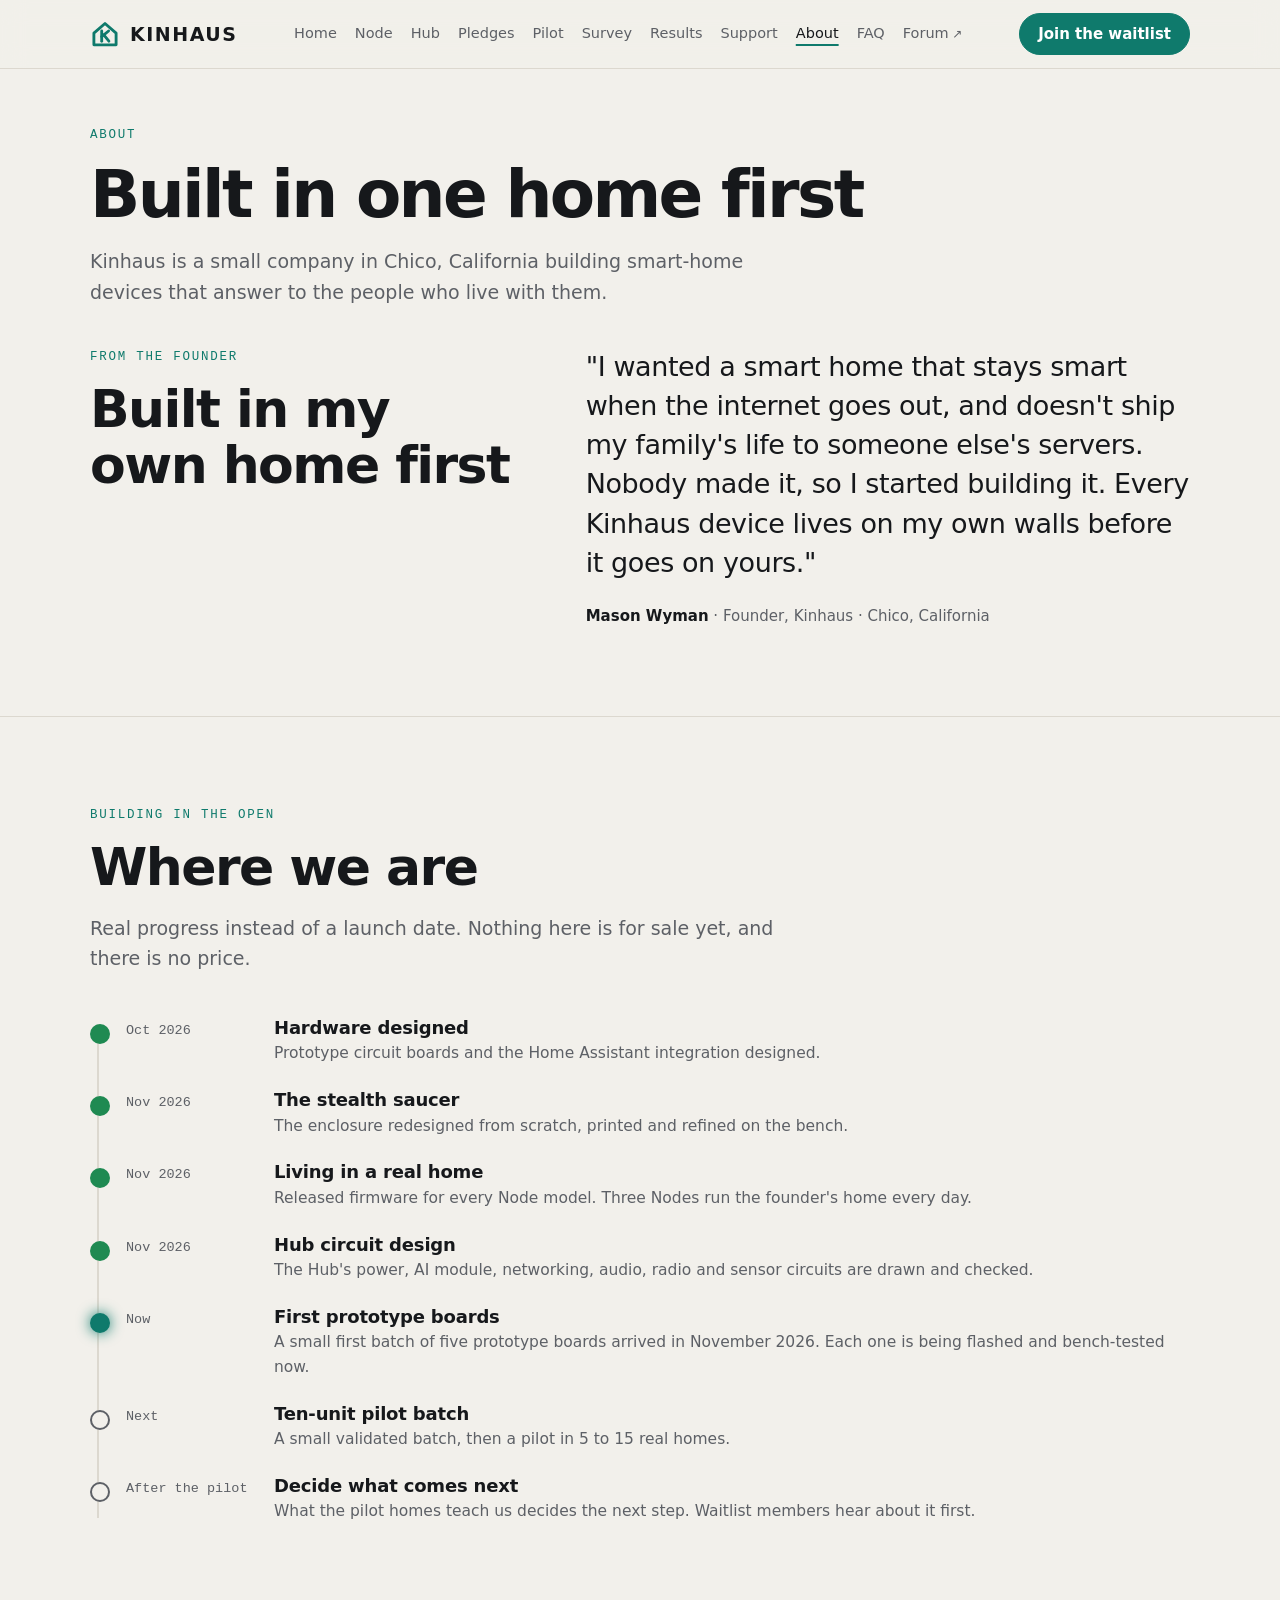
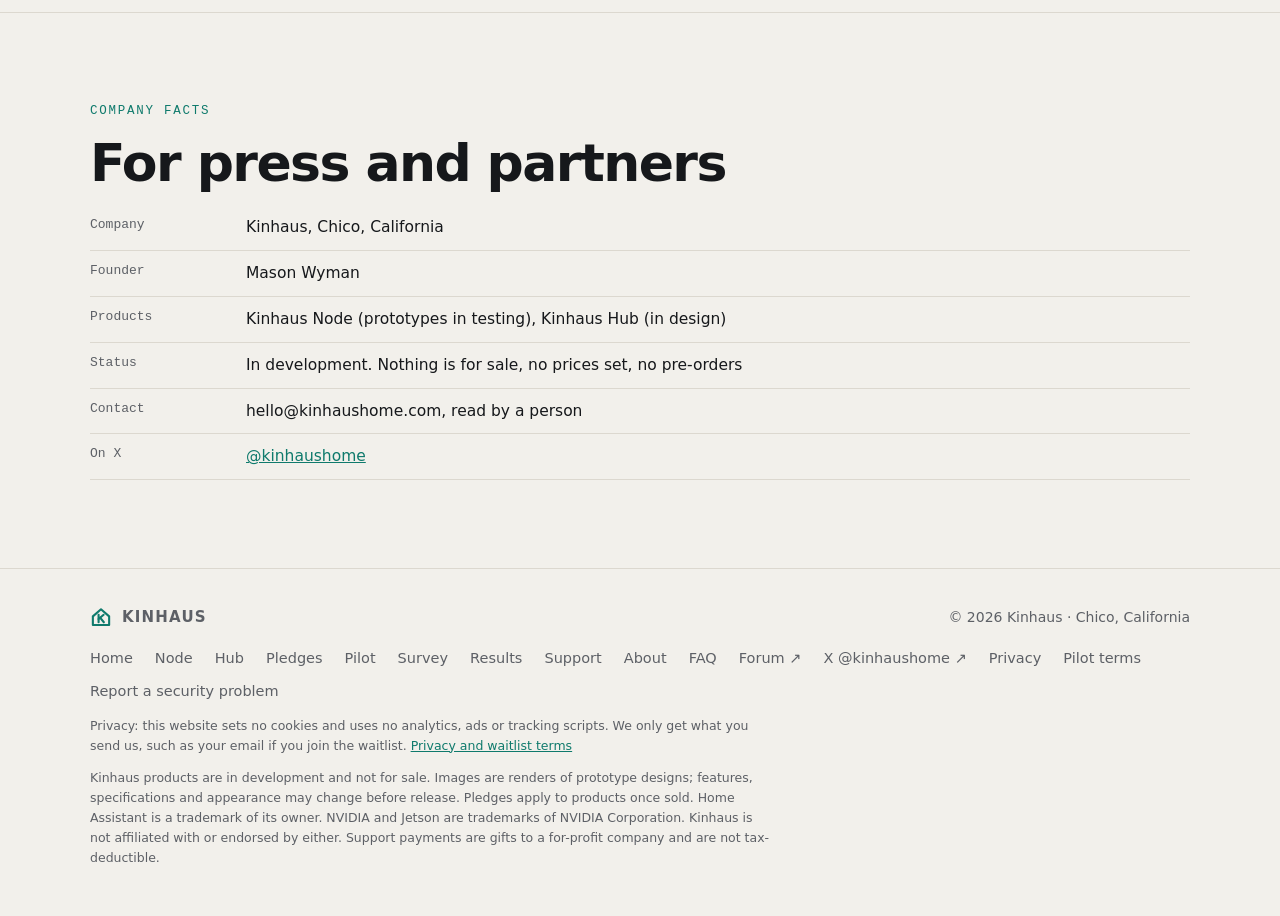
==== commit 4dc68d56: "[Claude] Add X @kinhaushome link (footer, About facts, Support page) Co-Authored-By: Claude Opus 5.5" ====
--- a/about.html
+++ b/about.html
@@ -68,6 +68,7 @@
         <li><span>Products</span>Kinhaus Node (prototypes in testing), Kinhaus Hub (in design)</li>
         <li><span>Status</span>In development. Nothing is for sale, no prices set, no pre-orders</li>
         <li><span>Contact</span>hello@kinhaushome.com, read by a person</li>
+        <li><span>On X</span><a href="https://x.com/kinhaushome" target="_blank" rel="noopener" style="color:var(--teal)">@kinhaushome</a></li>
       </ul>
     </div>
   </section>
@@ -78,7 +79,7 @@
       <span class="brand"><svg viewBox="0 0 100 100" fill="none" stroke="var(--teal)" stroke-width="9.5" stroke-linecap="round" stroke-linejoin="round" aria-hidden="true" style="width:22px;height:22px"><path d="M13 47 L50 15 L87 47 V86 H13 Z"/><path d="M39 40 V74"/><path d="M39 59 L62 40"/><path d="M46 53 L63 74"/></svg><span style="font-size:15px">KINHAUS</span></span>
       <span>© 2026 Kinhaus · Chico, California</span>
     </div>
-    <nav class="flinks" aria-label="Footer"><a href="index.html">Home</a><a href="node.html">Node</a><a href="hub.html">Hub</a><a href="pledges.html">Pledges</a><a href="pilot.html">Pilot</a><a href="survey.html">Survey</a><a href="results.html">Results</a><a href="support.html">Support</a><a href="about.html">About</a><a href="faq.html">FAQ</a><a href="https://github.com/AceWood619/kinhaus-site/discussions" target="_blank" rel="noopener">Forum ↗</a><a href="privacy.html">Privacy</a><a href="pilot-terms.html">Pilot terms</a><a href="pledges.html#security">Report a security problem</a></nav>
+    <nav class="flinks" aria-label="Footer"><a href="index.html">Home</a><a href="node.html">Node</a><a href="hub.html">Hub</a><a href="pledges.html">Pledges</a><a href="pilot.html">Pilot</a><a href="survey.html">Survey</a><a href="results.html">Results</a><a href="support.html">Support</a><a href="about.html">About</a><a href="faq.html">FAQ</a><a href="https://github.com/AceWood619/kinhaus-site/discussions" target="_blank" rel="noopener">Forum ↗</a><a href="https://x.com/kinhaushome" target="_blank" rel="noopener">X @kinhaushome ↗</a><a href="privacy.html">Privacy</a><a href="pilot-terms.html">Pilot terms</a><a href="pledges.html#security">Report a security problem</a></nav>
     <small>Privacy: this website sets no cookies and uses no analytics, ads or tracking scripts. We only get what you send us, such as your email if you join the waitlist. <a href="privacy.html">Privacy and waitlist terms</a></small>
     <small>Kinhaus products are in development and not for sale. Images are renders of prototype designs; features, specifications and appearance may change before release. Pledges apply to products once sold. Home Assistant is a trademark of its owner. NVIDIA and Jetson are trademarks of NVIDIA Corporation. Kinhaus is not affiliated with or endorsed by either. Support payments are gifts to a for-profit company and are not tax-deductible.</small>
   </div>
